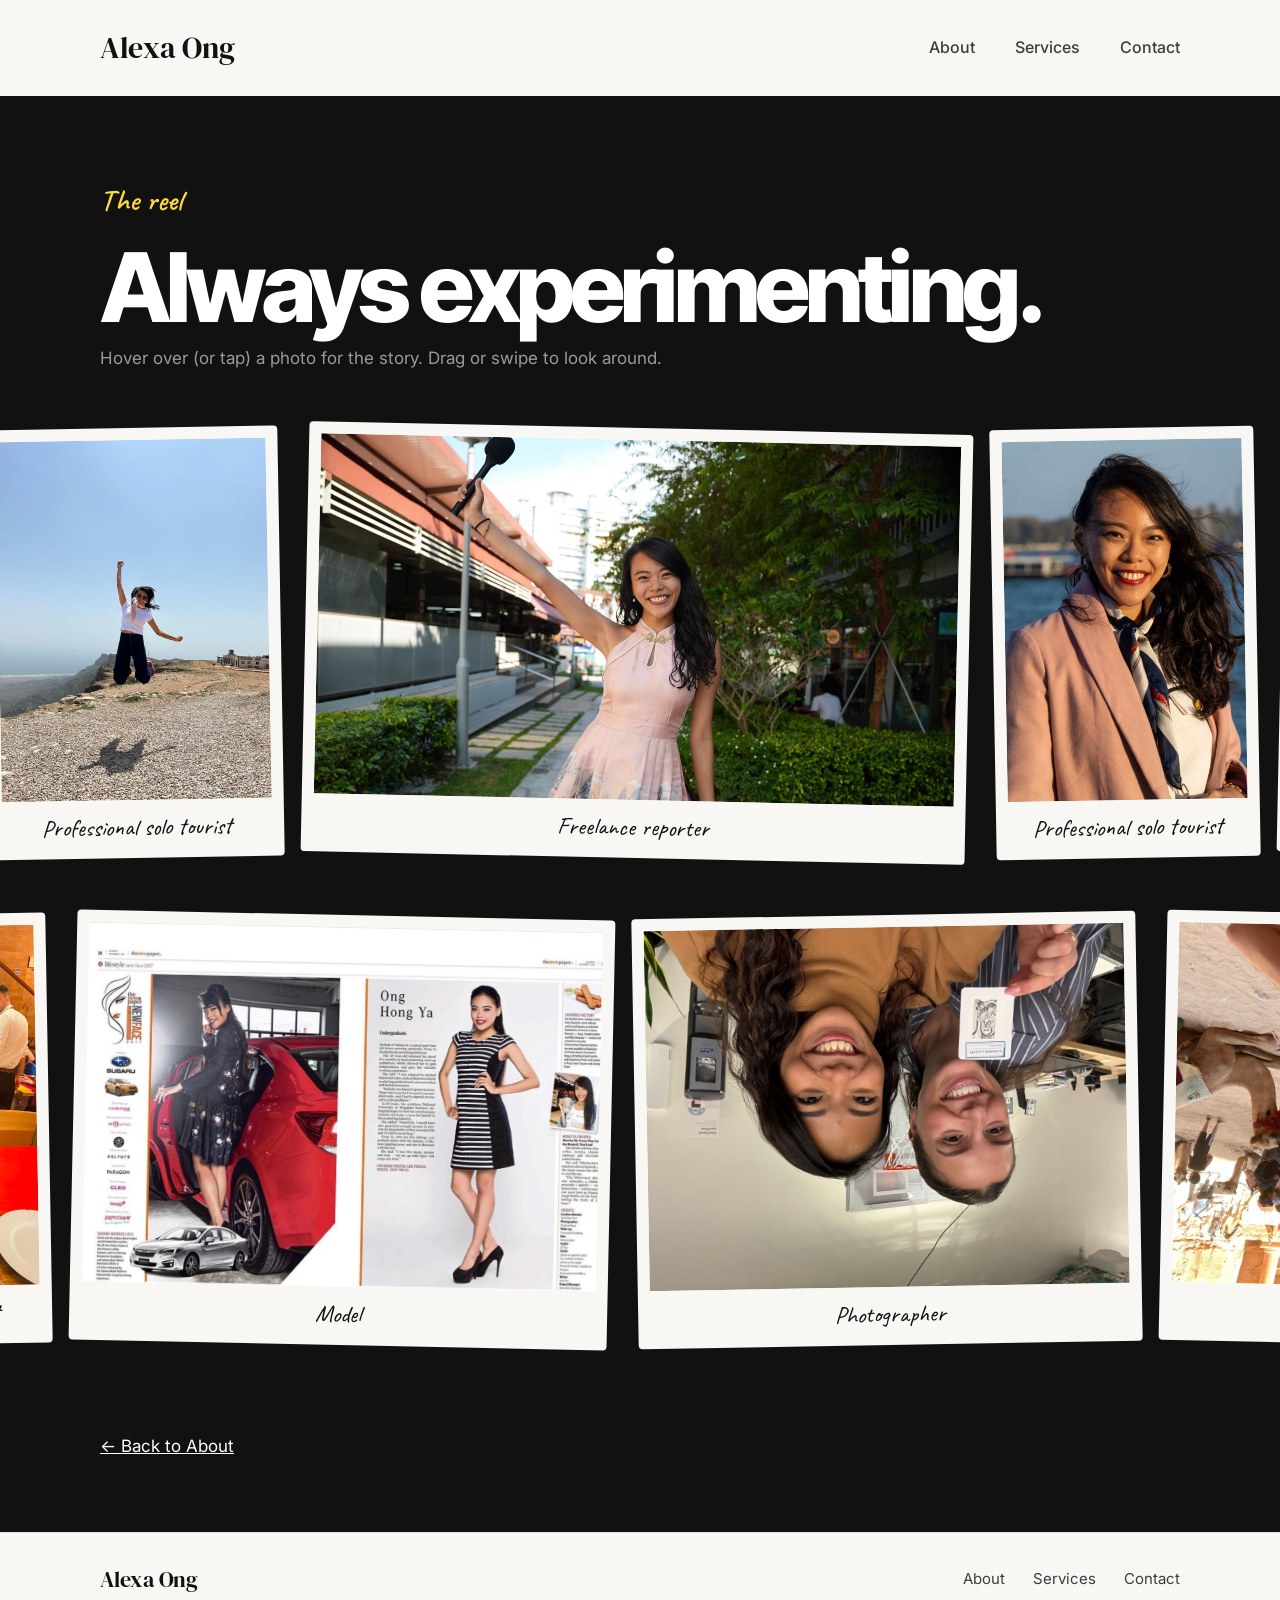
==== reel.html @ 655671f7 "Launch Alexa Ong personal site Co-Authored-By: Claude Opus 5.5 <noreply@anthropic.com>" ====
<!doctype html>
<html lang="en">
<head>
  <meta charset="utf-8">
  <meta name="viewport" content="width=device-width, initial-scale=1">
  <title>The Reel | Alexa Ong | Strategy, investing &amp; BizOps</title>
  <meta name="description" content="A moving reel of Alexa Ong's odd jobs and side hustles.">
  <meta property="og:title" content="The Reel | Alexa Ong">
  <meta property="og:description" content="Odd jobs and side hustles, in pictures.">
  <meta property="og:type" content="website">
  <link rel="icon" href="data:image/svg+xml,%3Csvg xmlns='http://www.w3.org/2000/svg' viewBox='0 0 32 32'%3E%3Crect width='32' height='32' rx='7' fill='%23ffe14d'/%3E%3Ctext x='16' y='23' font-family='Georgia,serif' font-size='20' text-anchor='middle' fill='%23111'%3EA%3C/text%3E%3C/svg%3E">
  <link rel="preconnect" href="https://fonts.googleapis.com">
  <link rel="preconnect" href="https://fonts.gstatic.com" crossorigin>
  <link href="https://fonts.googleapis.com/css2?family=Caveat:wght@600&family=DM+Serif+Display&family=Inter+Tight:wght@600;700;800;900&family=Inter:wght@400;500;600&display=swap" rel="stylesheet">
  <link rel="stylesheet" href="css/base.css?v=2">
  <link rel="stylesheet" href="css/reel.css?v=2">
</head>
<body class="page-reel">
  <a class="skip-link" href="#main">Skip to content</a>

  <header class="site-header">
    <div class="container">
      <a class="wordmark" href="index.html">Alexa Ong</a>
      <button class="nav-toggle" aria-expanded="false" aria-controls="site-nav" aria-label="Menu"><span class="nav-toggle-bars"></span></button>
      <nav class="site-nav" id="site-nav" aria-label="Main">
        <ul class="nav-list">
          <li><a href="about.html"><span class="nav-label">About</span></a></li>
          <li><a href="services.html"><span class="nav-label">Services</span><span class="nav-tag">work with me</span></a></li>
          <li><a href="contact.html"><span class="nav-label">Contact</span><span class="nav-tag">say hi</span></a></li>
        </ul>
      </nav>
    </div>
  </header>

  <main id="main">
    <section class="reel-hero">
      <div class="container">
        <span class="eyebrow">The reel</span>
        <h1 class="page-title">Always experimenting.</h1>
        <p class="reel-hint">Hover over (or tap) a photo for the story. Drag or swipe to look around.</p>
      </div>
    </section>

    <!-- One <figure> per photo: the image, a caption, and the note that pops up on hover or tap.
         Photos live in assets/reel/. js/reel.js copies the frames so each row loops seamlessly, and drifts the rows. -->
    <div class="reel" aria-label="Photos from odd jobs and side hustles">
      <div class="reel-row">
        <div class="reel-track">
          <figure class="frame" tabindex="0">
            <div class="frame-photo"><img src="assets/reel/salalah.jpg" alt="Alexa mid-jump on a clifftop in Salalah, Oman"></div>
            <figcaption>Professional solo tourist</figcaption>
            <p class="frame-note"><span>I travelled a lot during consulting days, exploring multiple countries by myself, especially in the Middle East and Europe. This is Salalah.</span></p>
          </figure>
          <figure class="frame" tabindex="0">
            <div class="frame-photo"><img src="assets/reel/reporter.jpg" alt="Alexa in a pink dress, holding a microphone up high"></div>
            <figcaption>Freelance reporter</figcaption>
            <p class="frame-note"><span>I approached strangers and interviewed them behind the camera for a YouTube channel with 4M+ subscribers.</span></p>
          </figure>
          <figure class="frame" tabindex="0">
            <div class="frame-photo"><img src="assets/reel/venice.jpg" alt="Portrait of Alexa smiling in a pink coat and silk scarf, with the water behind her in Venice"></div>
            <figcaption>Professional solo tourist</figcaption>
            <p class="frame-note"><span>I rewarded myself for my 26th birthday with a lovely trip to Venice, a magical place I'd always wanted to visit since I was young. I met Filippo, an Italian who shared how photography made him happy and allowed him to feel again. He offers photography services in Venice, and he took pictures of me for free, along with a mini tour. Reach out to me for his contact details if you're ever visiting!</span></p>
          </figure>
          <figure class="frame" tabindex="0">
            <div class="frame-photo"><img src="assets/reel/photographer-prints.jpg" alt="Four guests holding small black-and-white prints of photos taken of them"></div>
            <figcaption>Photographer</figcaption>
            <p class="frame-note"><span>I blend in at events, take candid photos, and hand vintage-inspired prints straight to guests as keepsakes.</span></p>
          </figure>
          <figure class="frame" tabindex="0">
            <div class="frame-photo"><img src="assets/reel/model-portrait.jpg" alt="Studio portrait of Alexa against an orange backdrop"></div>
            <figcaption>Model</figcaption>
            <p class="frame-note"><span>One of 20 chosen from hundreds of ladies for a national modelling competition. I did commercial shoots from high school through college, plus a few runway walks.</span></p>
          </figure>
          <figure class="frame" tabindex="0">
            <div class="frame-photo"><img src="assets/reel/muay-thai.jpg" alt="Alexa in boxing gloves beside a young sparring partner at a Muay Thai gym"></div>
            <figcaption>Muay Thai beginner</figcaption>
            <p class="frame-note"><span>I did a Muay Thai bootcamp in Thailand: 4 hours of classes a day, morning runs, and getting outfought by an 11-year-old girl. I'm terrible at it, and that was the point. I wanted proof that I can learn and try anything.</span></p>
          </figure>
        </div>
      </div>
      <div class="reel-row reel-row--reverse">
        <div class="reel-track">
          <figure class="frame" tabindex="0">
            <div class="frame-photo"><img src="assets/reel/petra.jpg" alt="Selfie of Alexa giving a thumbs up in front of the Treasury in Petra"></div>
            <figcaption>Self-organized “marathoner”</figcaption>
            <p class="frame-note"><span>I travelled a lot during consulting days, exploring multiple Middle Eastern countries by myself. I missed the Petra marathon, and am not fit enough to run it, so I ran my own little one.</span></p>
          </figure>
          <figure class="frame" tabindex="0">
            <div class="frame-photo"><img src="assets/reel/photographer-event.jpg" alt="Alexa laughing and shaking hands at an evening event"></div>
            <figcaption>Photographer</figcaption>
            <p class="frame-note"><span>I blend in at events, take candid photos, and hand vintage-inspired prints straight to guests as keepsakes.</span></p>
          </figure>
          <figure class="frame" tabindex="0">
            <div class="frame-photo"><img src="assets/reel/spain.jpg" alt="Alexa holding up a plate of tapas while a smiling waiter poses behind her in a restaurant in Spain"></div>
            <figcaption>Professional solo tourist</figcaption>
            <p class="frame-note"><span>While travelling alone, I try to talk to and learn from people in the country. That includes service staff at restaurants I visit 😃</span></p>
          </figure>
          <figure class="frame" tabindex="0">
            <div class="frame-photo"><img src="assets/reel/model-newspaper.jpg" alt="Newspaper spread from The New Paper&#x27;s New Face 2017 featuring Alexa"></div>
            <figcaption>Model</figcaption>
            <p class="frame-note"><span>One of 20 chosen from hundreds of ladies for a national modelling competition. I did commercial shoots from high school through college, plus a few runway walks.</span></p>
          </figure>
          <figure class="frame" tabindex="0">
            <div class="frame-photo"><img src="assets/reel/photographer-print.jpg" alt="Alexa and a guest smiling, the guest holding up a small printed photo"></div>
            <figcaption>Photographer</figcaption>
            <p class="frame-note"><span>I blend in at events, take candid photos, and hand vintage-inspired prints straight to guests as keepsakes.</span></p>
          </figure>
        </div>
      </div>
    </div>

    <p class="reel-back container"><a href="about.html">← Back to About</a></p>
  </main>

  <footer class="site-footer">
    <div class="container">
      <a class="wordmark" href="index.html">Alexa Ong</a>
      <ul class="footer-nav">
        <li><a href="about.html">About</a></li>
        <li><a href="services.html">Services</a></li>
        <li><a href="contact.html">Contact</a></li>
      </ul>
    </div>
  </footer>

  <script src="js/main.js?v=2"></script>
  <script src="js/reel.js?v=2"></script>
</body>
</html>
---- css/base.css ----
/* ==========================================================================
   Alexa Ong — shared styles
   Each page sets a theme via a class on <body> (see bottom of file).
   ========================================================================== */

:root {
  --paper: #f8f7f3;
  --ink: #111111;
  --ink-soft: #3d3d3d;
  --muted: #6b6b6b;
  --line: #e6e4dd;
  --grid: rgba(17, 17, 17, 0.045);
  --highlight: #ffe14d;
  --red: #e23b2e;

  --bg: var(--paper);
  --accent: var(--highlight);

  --font-serif: "DM Serif Display", Georgia, "Times New Roman", serif;
  --font-display: "Inter Tight", "Helvetica Neue", Arial, sans-serif;
  --font-body: "Inter", "Helvetica Neue", Arial, sans-serif;

  --max: 1160px;
  --gutter: clamp(16px, 4vw, 40px);
  --radius: 10px;
}

*,
*::before,
*::after { box-sizing: border-box; }

html { -webkit-text-size-adjust: 100%; scroll-behavior: smooth; }

body {
  margin: 0;
  background: var(--bg);
  color: var(--ink);
  font-family: var(--font-body);
  font-size: 17px;
  line-height: 1.6;
  -webkit-font-smoothing: antialiased;
  min-height: 100vh;
  display: flex;
  flex-direction: column;
  overflow-x: hidden;
}

main { flex: 1; }

img, svg { display: block; max-width: 100%; }

a { color: inherit; }

p { margin: 0 0 1em; }

h1, h2, h3 {
  font-family: var(--font-display);
  font-weight: 800;
  letter-spacing: -0.03em;
  line-height: 1.05;
  margin: 0 0 0.5em;
}

.container {
  width: 100%;
  max-width: var(--max);
  margin: 0 auto;
  padding: 0 var(--gutter);
}

.placeholder {
  background: rgba(255, 225, 77, 0.35);
  border-bottom: 1px dashed rgba(17, 17, 17, 0.35);
  padding: 0 0.15em;
  border-radius: 3px;
}

.skip-link {
  position: absolute;
  left: -999px;
  top: 8px;
  background: var(--ink);
  color: #fff;
  padding: 8px 14px;
  border-radius: 6px;
  z-index: 100;
}
.skip-link:focus { left: 8px; }

:focus-visible {
  outline: 2px solid var(--ink);
  outline-offset: 3px;
  border-radius: 4px;
}

/* ---------- Graph-paper background ---------- */

.grid-bg {
  background-color: var(--bg);
  background-image:
    linear-gradient(var(--grid) 1px, transparent 1px),
    linear-gradient(90deg, var(--grid) 1px, transparent 1px);
  background-size: 68px 68px;
  background-position: -1px -1px;
}

/* ---------- Header / nav ---------- */

.site-header {
  position: relative;
  z-index: 20;
  background: var(--bg);
}

.site-header .container {
  display: flex;
  align-items: center;
  justify-content: space-between;
  height: 96px;
}

.wordmark {
  font-family: var(--font-serif);
  font-size: 30px;
  line-height: 1;
  text-decoration: none;
  letter-spacing: -0.01em;
  white-space: nowrap;
}

.nav-list {
  display: flex;
  gap: 40px;
  list-style: none;
  margin: 0;
  padding: 0;
}

.nav-list a {
  position: relative;
  display: inline-flex;
  flex-direction: column;
  align-items: center;
  text-decoration: none;
  font-size: 16px;
  font-weight: 500;
  color: var(--ink-soft);
  transition: color 0.2s;
}

.nav-list a:hover,
.nav-list a[aria-current="page"] { color: var(--ink); }

.nav-list a[aria-current="page"] .nav-label {
  background: linear-gradient(transparent 62%, var(--accent) 62%, var(--accent) 92%, transparent 92%);
}

/* Subtle tag that appears under each link on hover */
.nav-tag {
  position: absolute;
  top: calc(100% + 4px);
  left: 50%;
  transform: translate(-50%, -4px);
  font-size: 12px;
  font-weight: 400;
  color: var(--muted);
  white-space: nowrap;
  opacity: 0;
  pointer-events: none;
  transition: opacity 0.2s, transform 0.2s;
}

.nav-list a:hover .nav-tag,
.nav-list a:focus-visible .nav-tag {
  opacity: 1;
  transform: translate(-50%, 0);
}

.nav-toggle {
  display: none;
  background: none;
  border: 0;
  padding: 10px;
  margin-right: -10px;
  cursor: pointer;
  color: var(--ink);
}

.nav-toggle-bars,
.nav-toggle-bars::before,
.nav-toggle-bars::after {
  display: block;
  width: 24px;
  height: 2px;
  background: currentColor;
  border-radius: 2px;
  transition: transform 0.25s, opacity 0.25s;
}
.nav-toggle-bars { position: relative; }
.nav-toggle-bars::before,
.nav-toggle-bars::after { content: ""; position: absolute; left: 0; }
.nav-toggle-bars::before { top: -7px; }
.nav-toggle-bars::after { top: 7px; }

.nav-open .nav-toggle-bars { background: transparent; }
.nav-open .nav-toggle-bars::before { transform: translateY(7px) rotate(45deg); }
.nav-open .nav-toggle-bars::after { transform: translateY(-7px) rotate(-45deg); }

/* ---------- Footer ---------- */

.site-footer {
  border-top: 1px solid var(--line);
  background: var(--bg);
}

.site-footer .container {
  display: flex;
  align-items: center;
  justify-content: space-between;
  gap: 24px;
  flex-wrap: wrap;
  padding-top: 32px;
  padding-bottom: 32px;
}

.site-footer .wordmark { font-size: 22px; }

.footer-nav {
  display: flex;
  flex-wrap: wrap;
  gap: 8px 28px;
  list-style: none;
  margin: 0;
  padding: 0;
}

.footer-nav a {
  text-decoration: none;
  color: var(--ink-soft);
  font-size: 15px;
}
.footer-nav a:hover { color: var(--ink); text-decoration: underline; }

.footer-note {
  width: 100%;
  font-size: 13px;
  color: var(--muted);
  margin: 0;
}

/* ---------- Buttons ---------- */

.btn {
  display: inline-flex;
  align-items: center;
  gap: 10px;
  font-family: var(--font-display);
  font-weight: 700;
  font-size: 17px;
  text-decoration: none;
  padding: 16px 28px;
  border-radius: 8px;
  border: 2px solid var(--ink);
  background: var(--ink);
  color: #fff;
  transition: transform 0.15s, box-shadow 0.15s;
}

.btn:hover {
  transform: translate(-2px, -2px);
  box-shadow: 4px 4px 0 var(--accent);
}

.btn .arrow { transition: transform 0.2s; }
.btn:hover .arrow { transform: translateX(4px); }

.btn-ghost {
  background: transparent;
  color: var(--ink);
}

/* ---------- Generic page sections ---------- */

.page-hero {
  padding: clamp(56px, 9vw, 120px) 0 clamp(40px, 6vw, 72px);
}

.eyebrow {
  display: inline-block;
  font-size: 13px;
  font-weight: 600;
  letter-spacing: 0.12em;
  text-transform: uppercase;
  color: var(--muted);
  margin-bottom: 18px;
}

.page-title {
  font-size: clamp(44px, 8vw, 96px);
  letter-spacing: -0.05em;
  line-height: 0.95;
}

.lede {
  font-size: clamp(19px, 2.2vw, 23px);
  line-height: 1.5;
  color: var(--ink-soft);
  max-width: 680px;
}

.section { padding: clamp(40px, 6vw, 80px) 0; }

.section-title {
  font-size: clamp(30px, 4.4vw, 48px);
}

.marker {
  background: linear-gradient(transparent 55%, var(--accent) 55%, var(--accent) 90%, transparent 90%);
  padding: 0 0.08em;
}

/* ---------- Mobile ---------- */

@media (max-width: 820px) {
  .site-header .container { height: 72px; }
  .wordmark { font-size: 26px; }

  .nav-toggle { display: block; }

  .site-nav {
    position: absolute;
    top: 100%;
    left: 0;
    right: 0;
    background: var(--bg);
    border-bottom: 1px solid var(--line);
    box-shadow: 0 16px 30px rgba(0, 0, 0, 0.06);
    display: none;
  }

  .nav-open .site-nav { display: block; }

  .nav-list {
    flex-direction: column;
    gap: 0;
    padding: 8px var(--gutter) 16px;
  }

  .nav-list a {
    flex-direction: row;
    align-items: baseline;
    gap: 12px;
    padding: 14px 0;
    font-size: 20px;
    width: 100%;
    border-bottom: 1px solid var(--line);
  }

  .nav-list li:last-child a { border-bottom: 0; }

  .nav-tag {
    position: static;
    transform: none;
    opacity: 1;
    font-size: 13px;
  }
  .nav-list a:hover .nav-tag,
  .nav-list a:focus-visible .nav-tag { transform: none; }

  .site-footer .container { flex-direction: column; align-items: flex-start; }
}

@media (prefers-reduced-motion: reduce) {
  *, *::before, *::after {
    animation-duration: 0.01ms !important;
    animation-iteration-count: 1 !important;
    transition-duration: 0.01ms !important;
    scroll-behavior: auto !important;
  }
}
---- css/reel.css ----
/* The reel — just the pictures, moving */

.page-reel {
  --bg: #111111;
  --accent: #ffd93d;
  --line: #2a2a2a;
  --ink-soft: #cfcfcf;
  --muted: #9a9a9a;
  background: var(--bg);
  color: #fff;
}

/* Keep the shared header and footer light */
.page-reel .site-header,
.page-reel .site-footer {
  --bg: #f8f7f3;
  --line: #e6e3da;
  --ink-soft: #3d3d3d;
  --muted: #6b6b6b;
  color: var(--ink);
}

.page-reel main { overflow-x: clip; }

.reel-hero { padding: clamp(40px, 7vw, 80px) 0 clamp(24px, 4vw, 40px); }

.reel-hero .eyebrow {
  font-family: "Caveat", cursive;
  font-size: 30px;
  letter-spacing: 0;
  text-transform: none;
  color: var(--accent);
}

.reel-hero .page-title { color: #fff; margin: 0; }

.reel {
  display: grid;
  gap: 24px;
  padding-bottom: clamp(40px, 6vw, 72px);
}

/* Each row scrolls sideways: js/reel.js drifts it slowly, and visitors can drag, swipe or trackpad-scroll it */
.reel-row {
  overflow-x: auto;
  overflow-y: hidden;
  padding: 16px 0;
  scrollbar-width: none;
  cursor: grab;
  touch-action: pan-x pan-y;
}

.reel-row::-webkit-scrollbar { display: none; }

.reel-row.is-dragging { cursor: grabbing; user-select: none; }

.reel-row.is-dragging img { pointer-events: none; }

.reel-track {
  display: flex;
  gap: 24px;
  width: max-content;
  padding: 0 24px;
}

.reel-track img { -webkit-user-drag: none; }

.frame {
  position: relative;
  margin: 0;
  flex: none;
  background: #f8f7f3;
  padding: 12px 12px 0;
  border-radius: 4px;
  transform: rotate(-1deg);
  outline: none;
  transition: transform 0.25s;
}

.frame:nth-child(even) { transform: rotate(1.2deg); }

.frame:hover,
.frame:focus-visible,
.frame.is-open { transform: rotate(0deg) scale(1.03); z-index: 1; }

.frame-photo {
  height: clamp(240px, 34vw, 360px);
  min-width: 220px;
  overflow: hidden;
  background: #e7e3d8;
}

.frame-photo img {
  display: block;
  height: 100%;
  width: auto;
  min-width: 100%;
  object-fit: cover;
}

.frame figcaption {
  font-family: "Caveat", cursive;
  font-size: 24px;
  color: #111;
  text-align: center;
  padding: 8px 4px 12px;
  /* Let the photo, not the caption, set the frame's width */
  width: 0;
  min-width: 100%;
  box-sizing: border-box;
}

/* The story behind each photo, shown on hover, keyboard focus or tap */
.frame-note {
  position: absolute;
  left: 12px;
  right: 12px;
  top: 12px;
  bottom: 50px;
  margin: 0;
  display: flex;
  flex-direction: column;
  overflow-y: auto;
  padding: 18px;
  font-size: 15px;
  line-height: 1.5;
  color: #fff;
  background: rgba(17, 17, 17, 0.86);
  opacity: 0;
  transition: opacity 0.2s;
  pointer-events: none;
}

.frame:hover .frame-note,
.frame.is-open .frame-note { pointer-events: auto; }

/* Sits at the bottom when short; scrolls from the top when a story is long */
.frame-note span { margin-top: auto; }

.frame:hover .frame-note,
.frame:focus-visible .frame-note,
.frame.is-open .frame-note { opacity: 1; }

.reel-hint { color: var(--muted); margin: 12px 0 0; }

.reel-back { color: var(--muted); padding-bottom: clamp(40px, 6vw, 72px); }
.reel-back a { color: #fff; }
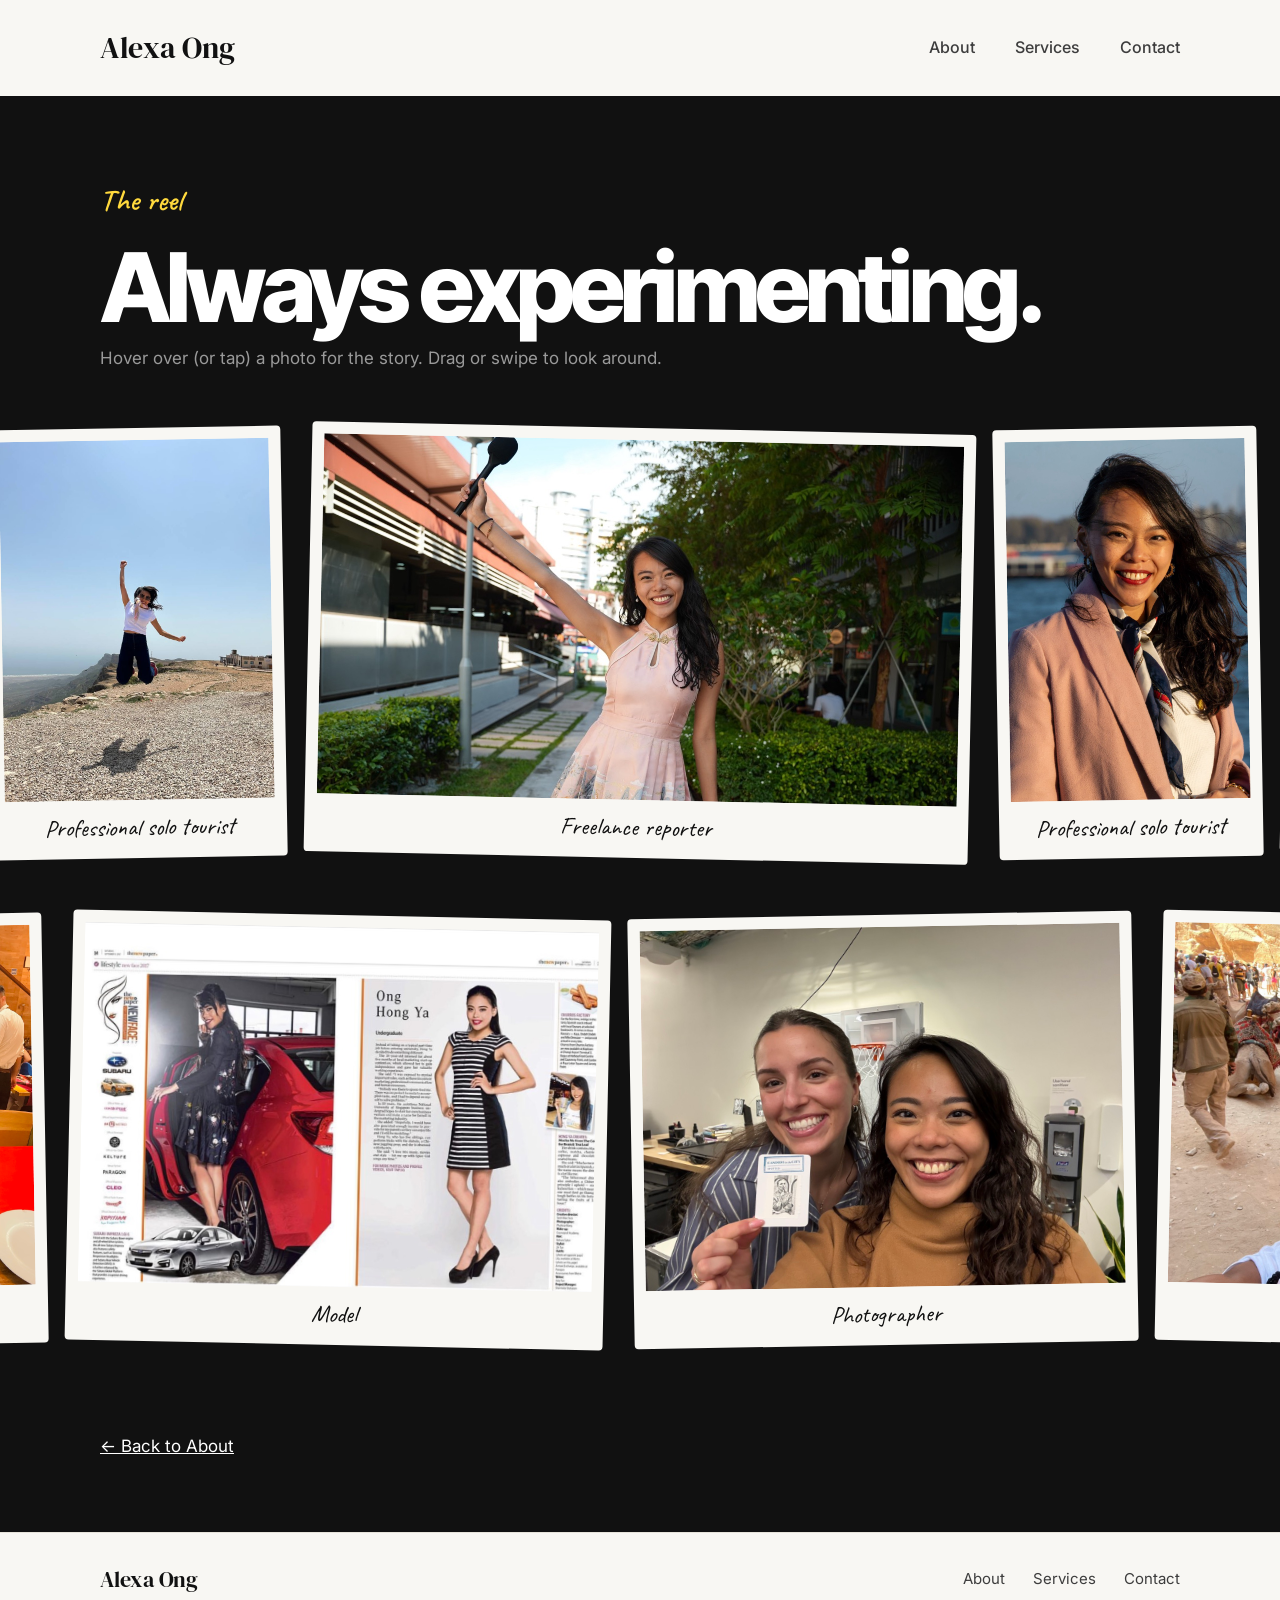
==== commit 29696b6b: "Bust cache for rotated reel photos Co-Authored-By: Claude Opus 5.5 <noreply@anthropic.com>" ====
--- a/reel.html
+++ b/reel.html
@@ -81,7 +81,7 @@
       <div class="reel-row reel-row--reverse">
         <div class="reel-track">
           <figure class="frame" tabindex="0">
-            <div class="frame-photo"><img src="assets/reel/petra.jpg" alt="Selfie of Alexa giving a thumbs up in front of the Treasury in Petra"></div>
+            <div class="frame-photo"><img src="assets/reel/petra.jpg?v=2" alt="Selfie of Alexa giving a thumbs up in front of the Treasury in Petra"></div>
             <figcaption>Self-organized “marathoner”</figcaption>
             <p class="frame-note"><span>I travelled a lot during consulting days, exploring multiple Middle Eastern countries by myself. I missed the Petra marathon, and am not fit enough to run it, so I ran my own little one.</span></p>
           </figure>
@@ -101,7 +101,7 @@
             <p class="frame-note"><span>One of 20 chosen from hundreds of ladies for a national modelling competition. I did commercial shoots from high school through college, plus a few runway walks.</span></p>
           </figure>
           <figure class="frame" tabindex="0">
-            <div class="frame-photo"><img src="assets/reel/photographer-print.jpg" alt="Alexa and a guest smiling, the guest holding up a small printed photo"></div>
+            <div class="frame-photo"><img src="assets/reel/photographer-print.jpg?v=2" alt="Alexa and a guest smiling, the guest holding up a small printed photo"></div>
             <figcaption>Photographer</figcaption>
             <p class="frame-note"><span>I blend in at events, take candid photos, and hand vintage-inspired prints straight to guests as keepsakes.</span></p>
           </figure>
